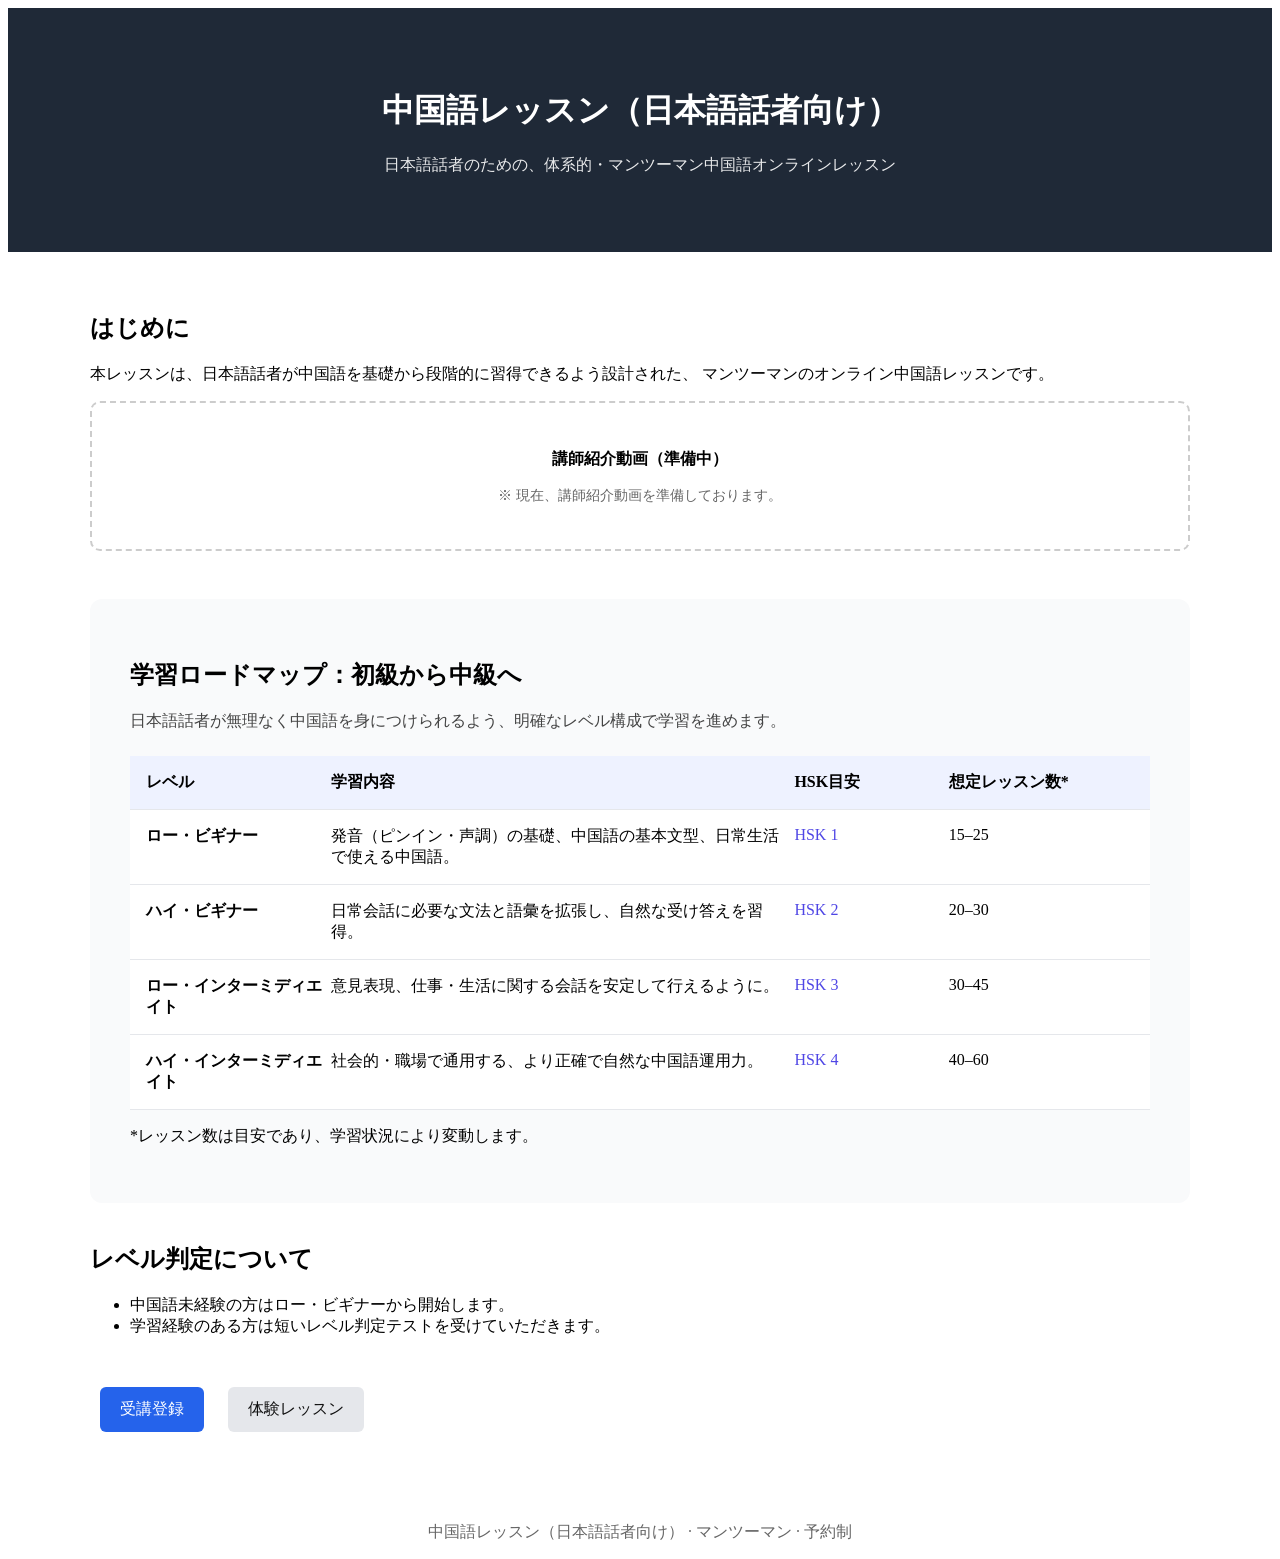
==== index.html @ d95ad5f4 "Add files via upload" ====
<!DOCTYPE html>
<html lang="ja">
<head>
<meta charset="UTF-8">
<title>中国語レッスン（日本語話者向け）</title>
<meta name="viewport" content="width=device-width, initial-scale=1.0">
<link rel="stylesheet" href="assets/css/style.css">
<link rel="stylesheet" href="assets/css/roadmap.css">
</head>
<body>

<header class="hero">
  <div class="container">
    <h1>中国語レッスン（日本語話者向け）</h1>
    <p class="hero-subtitle">日本語話者のための、体系的・マンツーマン中国語オンラインレッスン</p>
  </div>
</header>

<main class="container">

<section class="section">
<h2>はじめに</h2>
<p>
本レッスンは、日本語話者が中国語を基礎から段階的に習得できるよう設計された、
マンツーマンのオンライン中国語レッスンです。
</p>
<div class="video-placeholder">
<p><strong>講師紹介動画（準備中）</strong></p>
<p class="small">※ 現在、講師紹介動画を準備しております。</p>
</div>
</section>

<section class="section roadmap-section">
<h2>学習ロードマップ：初級から中級へ</h2>
<p class="roadmap-intro">
日本語話者が無理なく中国語を身につけられるよう、明確なレベル構成で学習を進めます。
</p>

<div class="roadmap-table">
<div class="roadmap-row header">
<div>レベル</div><div>学習内容</div><div>HSK目安</div><div>想定レッスン数*</div>
</div>

<div class="roadmap-row">
<div class="level">ロー・ビギナー</div>
<div>発音（ピンイン・声調）の基礎、中国語の基本文型、日常生活で使える中国語。</div>
<div class="hsk">HSK 1</div>
<div class="lessons">15–25</div>
</div>

<div class="roadmap-row">
<div class="level">ハイ・ビギナー</div>
<div>日常会話に必要な文法と語彙を拡張し、自然な受け答えを習得。</div>
<div class="hsk">HSK 2</div>
<div class="lessons">20–30</div>
</div>

<div class="roadmap-row">
<div class="level">ロー・インターミディエイト</div>
<div>意見表現、仕事・生活に関する会話を安定して行えるように。</div>
<div class="hsk">HSK 3</div>
<div class="lessons">30–45</div>
</div>

<div class="roadmap-row">
<div class="level">ハイ・インターミディエイト</div>
<div>社会的・職場で通用する、より正確で自然な中国語運用力。</div>
<div class="hsk">HSK 4</div>
<div class="lessons">40–60</div>
</div>
</div>

<p class="roadmap-note">*レッスン数は目安であり、学習状況により変動します。</p>
</section>

<section class="section">
<h2>レベル判定について</h2>
<ul>
<li>中国語未経験の方はロー・ビギナーから開始します。</li>
<li>学習経験のある方は短いレベル判定テストを受けていただきます。</li>
</ul>
</section>

<section class="section cta-section">
<a href="register.html" class="btn-primary">受講登録</a>
<a href="trial-lesson.html" class="btn-secondary">体験レッスン</a>
</section>

</main>

<footer class="footer">
<p>中国語レッスン（日本語話者向け） · マンツーマン · 予約制</p>
</footer>

</body>
</html>
---- assets/css/style.css ----
.container{max-width:1100px;margin:0 auto;padding:20px}
.hero{background:#1f2937;color:#fff;padding:40px 20px;text-align:center}
.hero-subtitle{opacity:.9}
.section{margin-top:40px}
.footer{text-align:center;margin-top:60px;color:#666}
.btn-primary,.btn-secondary{display:inline-block;margin:10px;padding:12px 20px;border-radius:6px;text-decoration:none}
.btn-primary{background:#2563eb;color:#fff}
.btn-secondary{background:#e5e7eb;color:#111}
.video-placeholder{border:2px dashed #ccc;padding:30px;text-align:center;border-radius:10px}
.small{font-size:.9em;color:#666}
---- assets/css/roadmap.css ----
.roadmap-section{background:#f9fafb;padding:2.5rem;border-radius:12px;margin-top:3rem}
.roadmap-intro{margin-bottom:1.5rem;color:#444}
.roadmap-table{display:grid}
.roadmap-row{display:grid;grid-template-columns:1.2fr 3fr 1fr 1.2fr;padding:1rem;border-bottom:1px solid #e5e7eb;background:#fff}
.roadmap-row.header{background:#eef2ff;font-weight:600}
.level{font-weight:600}
.hsk{color:#4f46e5}
@media(max-width:768px){.roadmap-row{grid-template-columns:1fr}.roadmap-row.header{display:none}}
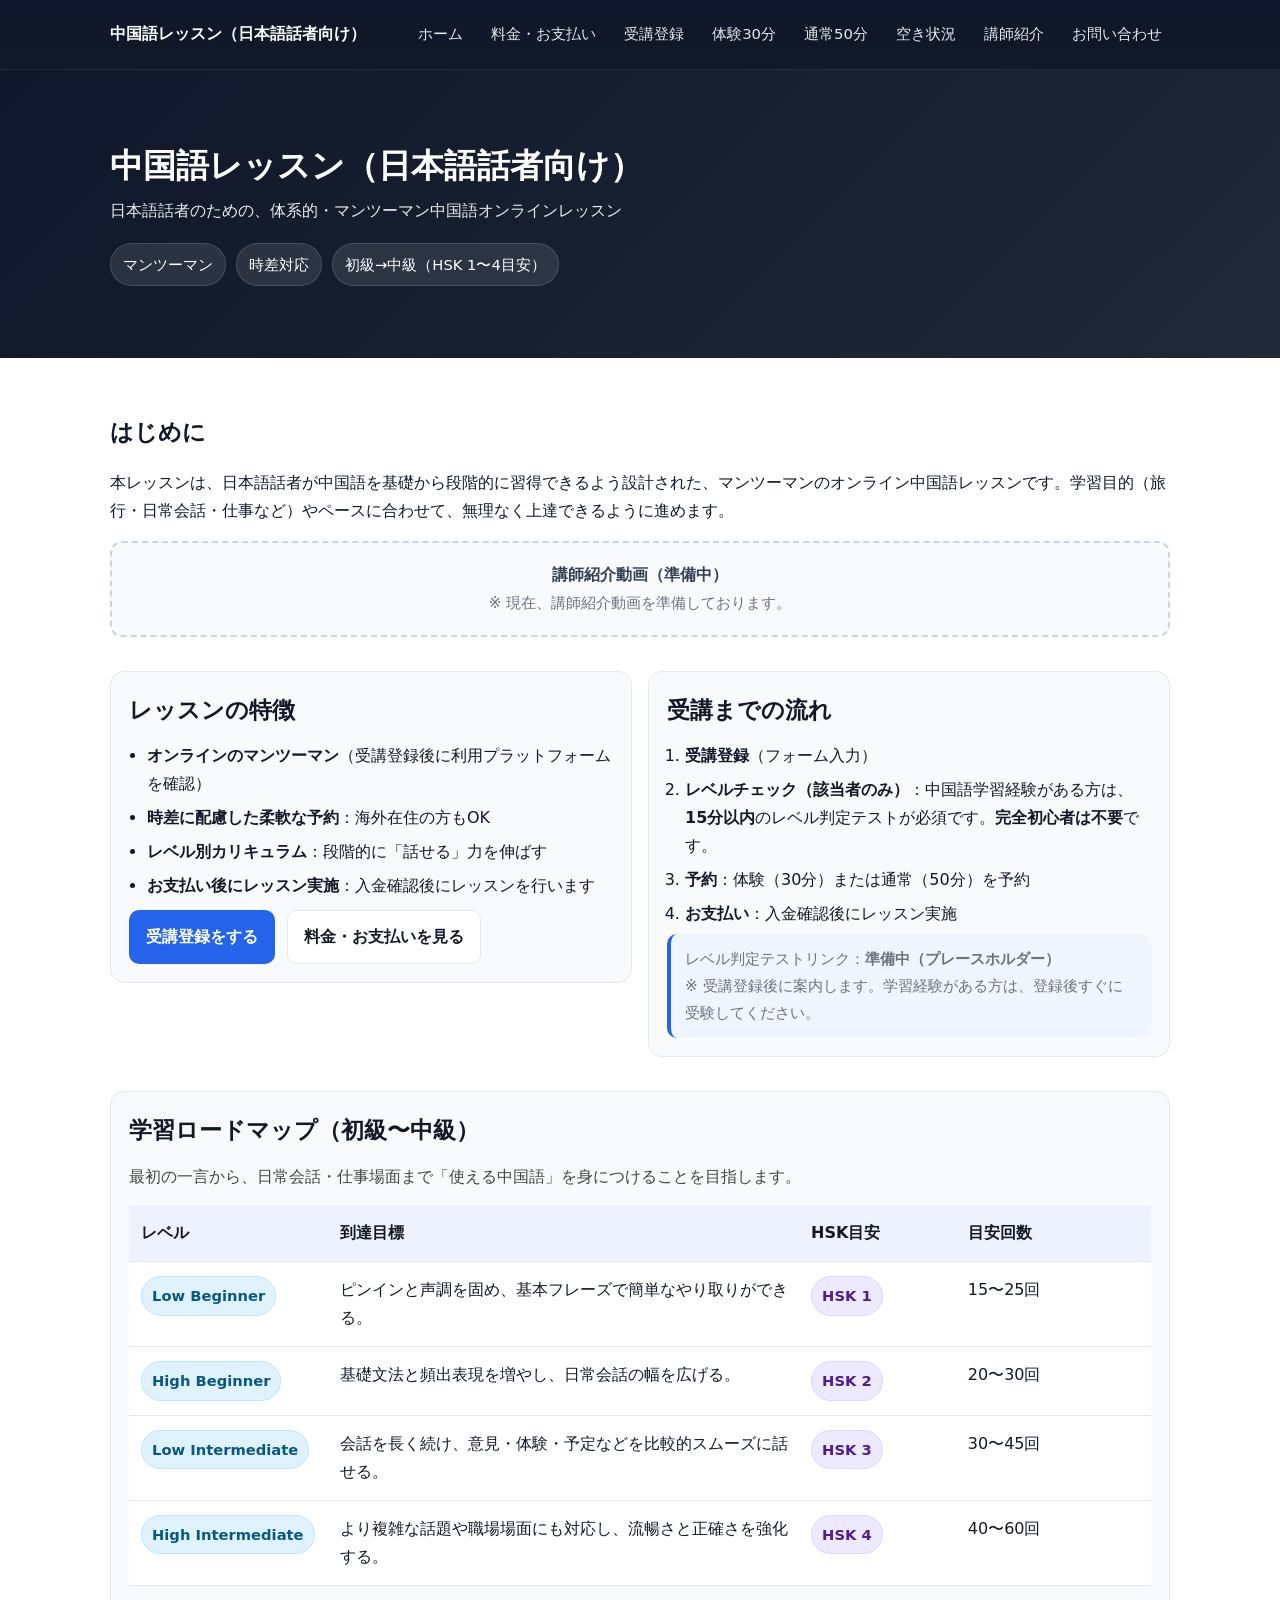
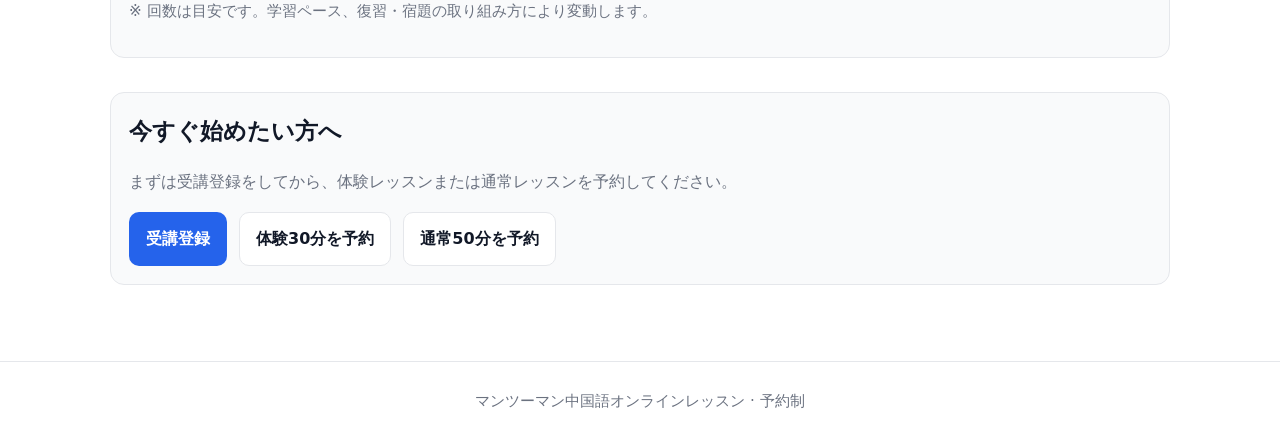
==== commit 5b942bc3: "Add files via upload" ====
--- a/index.html
+++ b/index.html
@@ -1,96 +1,141 @@
-<!DOCTYPE html>
+<!doctype html>
 <html lang="ja">
 <head>
-<meta charset="UTF-8">
-<title>中国語レッスン（日本語話者向け）</title>
-<meta name="viewport" content="width=device-width, initial-scale=1.0">
-<link rel="stylesheet" href="assets/css/style.css">
-<link rel="stylesheet" href="assets/css/roadmap.css">
+  <meta charset="utf-8" />
+  <meta name="viewport" content="width=device-width, initial-scale=1" />
+  <title>中国語レッスン（日本語話者向け）</title>
+  <link rel="stylesheet" href="assets/css/style.css" />
+  <link rel="stylesheet" href="assets/css/roadmap.css" />
 </head>
 <body>
+
+<nav class="navbar">
+  <div class="container nav-container">
+    <a href="index.html" class="logo">中国語レッスン（日本語話者向け）</a>
+    <ul class="nav-links">
+      <li><a href="index.html">ホーム</a></li>
+      <li><a href="payment.html">料金・お支払い</a></li>
+      <li><a href="register.html">受講登録</a></li>
+      <li><a href="trial-lesson.html">体験30分</a></li>
+      <li><a href="full-lesson.html">通常50分</a></li>
+      <li><a href="availability.html">空き状況</a></li>
+      <li><a href="about.html">講師紹介</a></li>
+      <li><a href="contact.html">お問い合わせ</a></li>
+    </ul>
+  </div>
+</nav>
 
 <header class="hero">
   <div class="container">
     <h1>中国語レッスン（日本語話者向け）</h1>
-    <p class="hero-subtitle">日本語話者のための、体系的・マンツーマン中国語オンラインレッスン</p>
+    <p>日本語話者のための、体系的・マンツーマン中国語オンラインレッスン</p>
+    <div class="badges"><span class="badge">マンツーマン</span><span class="badge">時差対応</span><span class="badge">初級→中級（HSK 1〜4目安）</span></div>
   </div>
 </header>
-
 <main class="container">
 
 <section class="section">
-<h2>はじめに</h2>
-<p>
-本レッスンは、日本語話者が中国語を基礎から段階的に習得できるよう設計された、
-マンツーマンのオンライン中国語レッスンです。
-</p>
-<div class="video-placeholder">
-<p><strong>講師紹介動画（準備中）</strong></p>
-<p class="small">※ 現在、講師紹介動画を準備しております。</p>
-</div>
-</section>
-
-<section class="section roadmap-section">
-<h2>学習ロードマップ：初級から中級へ</h2>
-<p class="roadmap-intro">
-日本語話者が無理なく中国語を身につけられるよう、明確なレベル構成で学習を進めます。
-</p>
-
-<div class="roadmap-table">
-<div class="roadmap-row header">
-<div>レベル</div><div>学習内容</div><div>HSK目安</div><div>想定レッスン数*</div>
-</div>
-
-<div class="roadmap-row">
-<div class="level">ロー・ビギナー</div>
-<div>発音（ピンイン・声調）の基礎、中国語の基本文型、日常生活で使える中国語。</div>
-<div class="hsk">HSK 1</div>
-<div class="lessons">15–25</div>
-</div>
-
-<div class="roadmap-row">
-<div class="level">ハイ・ビギナー</div>
-<div>日常会話に必要な文法と語彙を拡張し、自然な受け答えを習得。</div>
-<div class="hsk">HSK 2</div>
-<div class="lessons">20–30</div>
-</div>
-
-<div class="roadmap-row">
-<div class="level">ロー・インターミディエイト</div>
-<div>意見表現、仕事・生活に関する会話を安定して行えるように。</div>
-<div class="hsk">HSK 3</div>
-<div class="lessons">30–45</div>
-</div>
-
-<div class="roadmap-row">
-<div class="level">ハイ・インターミディエイト</div>
-<div>社会的・職場で通用する、より正確で自然な中国語運用力。</div>
-<div class="hsk">HSK 4</div>
-<div class="lessons">40–60</div>
-</div>
-</div>
-
-<p class="roadmap-note">*レッスン数は目安であり、学習状況により変動します。</p>
+  <h2>はじめに</h2>
+  <p>本レッスンは、日本語話者が中国語を基礎から段階的に習得できるよう設計された、マンツーマンのオンライン中国語レッスンです。学習目的（旅行・日常会話・仕事など）やペースに合わせて、無理なく上達できるように進めます。</p>
+  <div class="placeholder-box" style="margin-top:14px">
+    <strong>講師紹介動画（準備中）</strong><br>
+    <span class="small">※ 現在、講師紹介動画を準備しております。</span>
+  </div>
 </section>
 
 <section class="section">
-<h2>レベル判定について</h2>
-<ul>
-<li>中国語未経験の方はロー・ビギナーから開始します。</li>
-<li>学習経験のある方は短いレベル判定テストを受けていただきます。</li>
-</ul>
+  <div class="grid">
+    <div class="col-6">
+      <div class="card">
+        <h2>レッスンの特徴</h2>
+        <ul class="kv">
+          <li><strong>オンラインのマンツーマン</strong>（受講登録後に利用プラットフォームを確認）</li>
+          <li><strong>時差に配慮した柔軟な予約</strong>：海外在住の方もOK</li>
+          <li><strong>レベル別カリキュラム</strong>：段階的に「話せる」力を伸ばす</li>
+          <li><strong>お支払い後にレッスン実施</strong>：入金確認後にレッスンを行います</li>
+        </ul>
+        <div class="btns">
+          <a class="btn btn-primary" href="register.html">受講登録をする</a>
+          <a class="btn btn-secondary" href="payment.html">料金・お支払いを見る</a>
+        </div>
+      </div>
+    </div>
+
+    <div class="col-6">
+      <div class="card">
+        <h2>受講までの流れ</h2>
+        <ol class="kv">
+          <li><strong>受講登録</strong>（フォーム入力）</li>
+          <li><strong>レベルチェック（該当者のみ）</strong>：中国語学習経験がある方は、<strong>15分以内</strong>のレベル判定テストが必須です。<strong>完全初心者は不要</strong>です。</li>
+          <li><strong>予約</strong>：体験（30分）または通常（50分）を予約</li>
+          <li><strong>お支払い</strong>：入金確認後にレッスン実施</li>
+        </ol>
+        <div class="notice small">
+          レベル判定テストリンク：<strong>準備中（プレースホルダー）</strong><br>
+          ※ 受講登録後に案内します。学習経験がある方は、登録後すぐに受験してください。
+        </div>
+      </div>
+    </div>
+  </div>
 </section>
 
-<section class="section cta-section">
-<a href="register.html" class="btn-primary">受講登録</a>
-<a href="trial-lesson.html" class="btn-secondary">体験レッスン</a>
+<section class="section">
+  <div class="roadmap-section">
+    <h2>学習ロードマップ（初級〜中級）</h2>
+    <p class="roadmap-intro">最初の一言から、日常会話・仕事場面まで「使える中国語」を身につけることを目指します。</p>
+
+    <div class="roadmap-row header">
+      <div>レベル</div>
+      <div>到達目標</div>
+      <div>HSK目安</div>
+      <div>目安回数</div>
+    </div>
+
+    <div class="roadmap-row">
+      <div><span class="level-pill">Low Beginner</span></div>
+      <div>ピンインと声調を固め、基本フレーズで簡単なやり取りができる。</div>
+      <div><span class="hsk-pill">HSK 1</span></div>
+      <div>15〜25回</div>
+    </div>
+
+    <div class="roadmap-row">
+      <div><span class="level-pill">High Beginner</span></div>
+      <div>基礎文法と頻出表現を増やし、日常会話の幅を広げる。</div>
+      <div><span class="hsk-pill">HSK 2</span></div>
+      <div>20〜30回</div>
+    </div>
+
+    <div class="roadmap-row">
+      <div><span class="level-pill">Low Intermediate</span></div>
+      <div>会話を長く続け、意見・体験・予定などを比較的スムーズに話せる。</div>
+      <div><span class="hsk-pill">HSK 3</span></div>
+      <div>30〜45回</div>
+    </div>
+
+    <div class="roadmap-row">
+      <div><span class="level-pill">High Intermediate</span></div>
+      <div>より複雑な話題や職場場面にも対応し、流暢さと正確さを強化する。</div>
+      <div><span class="hsk-pill">HSK 4</span></div>
+      <div>40〜60回</div>
+    </div>
+
+    <p class="small" style="margin-top:12px">※ 回数は目安です。学習ペース、復習・宿題の取り組み方により変動します。</p>
+  </div>
+</section>
+
+<section class="section">
+  <div class="card">
+    <h2>今すぐ始めたい方へ</h2>
+    <p class="lead">まずは受講登録をしてから、体験レッスンまたは通常レッスンを予約してください。</p>
+    <div class="btns">
+      <a class="btn btn-primary" href="register.html">受講登録</a>
+      <a class="btn btn-secondary" href="trial-lesson.html">体験30分を予約</a>
+      <a class="btn btn-secondary" href="full-lesson.html">通常50分を予約</a>
+    </div>
+  </div>
 </section>
 
 </main>
-
-<footer class="footer">
-<p>中国語レッスン（日本語話者向け） · マンツーマン · 予約制</p>
-</footer>
-
+<footer class="footer">マンツーマン中国語オンラインレッスン · 予約制</footer>
 </body>
 </html>
--- a/assets/css/style.css
+++ b/assets/css/style.css
@@ -1,10 +1,35 @@
+:root{--nav:#0f172a;--nav2:#111827;--text:#111827;--muted:#6b7280;--bg:#ffffff;--card:#f9fafb;--border:#e5e7eb;--accent:#2563eb}
+*{box-sizing:border-box}
+body{margin:0;font-family:system-ui,-apple-system,"Segoe UI",Roboto,"Hiragino Kaku Gothic ProN","Noto Sans JP",Arial,sans-serif;color:var(--text);background:var(--bg);line-height:1.75}
 .container{max-width:1100px;margin:0 auto;padding:20px}
-.hero{background:#1f2937;color:#fff;padding:40px 20px;text-align:center}
-.hero-subtitle{opacity:.9}
-.section{margin-top:40px}
-.footer{text-align:center;margin-top:60px;color:#666}
-.btn-primary,.btn-secondary{display:inline-block;margin:10px;padding:12px 20px;border-radius:6px;text-decoration:none}
-.btn-primary{background:#2563eb;color:#fff}
-.btn-secondary{background:#e5e7eb;color:#111}
-.video-placeholder{border:2px dashed #ccc;padding:30px;text-align:center;border-radius:10px}
-.small{font-size:.9em;color:#666}
+.navbar{position:sticky;top:0;z-index:20;background:linear-gradient(180deg,var(--nav),var(--nav2));border-bottom:1px solid rgba(255,255,255,.08)}
+.nav-container{display:flex;align-items:center;justify-content:space-between;gap:16px}
+.logo{color:#fff;text-decoration:none;font-weight:800;font-size:1.02rem;white-space:nowrap}
+.nav-links{list-style:none;display:flex;flex-wrap:wrap;gap:12px;margin:0;padding:0}
+.nav-links a{color:#e5e7eb;text-decoration:none;font-size:.93rem;padding:10px 8px;border-radius:8px}
+.nav-links a:hover{background:rgba(255,255,255,.08);color:#fff}
+.hero{background:linear-gradient(135deg,#0f172a,#1f2937);color:#fff;padding:56px 0 52px}
+.hero h1{margin:0 0 10px;font-size:2.05rem;line-height:1.25}
+.hero p{margin:0;max-width:900px;opacity:.92}
+.hero .badges{margin-top:18px;display:flex;flex-wrap:wrap;gap:10px}
+.badge{display:inline-flex;align-items:center;gap:8px;background:rgba(255,255,255,.10);border:1px solid rgba(255,255,255,.14);padding:8px 12px;border-radius:999px;font-size:.92rem}
+.section{margin-top:34px}
+.section h2{margin:0 0 12px;font-size:1.45rem}
+.lead{color:var(--muted);max-width:920px}
+.card{background:var(--card);border:1px solid var(--border);border-radius:14px;padding:18px 18px}
+.grid{display:grid;grid-template-columns:repeat(12,1fr);gap:16px}
+.col-6{grid-column:span 6}
+@media(max-width:900px){.col-6{grid-column:span 12}.hero h1{font-size:1.75rem}}
+.btns{display:flex;flex-wrap:wrap;gap:12px;margin-top:10px}
+.btn{display:inline-block;padding:12px 16px;border-radius:10px;text-decoration:none;font-weight:750;border:1px solid transparent}
+.btn-primary{background:var(--accent);color:#fff}
+.btn-primary:hover{filter:brightness(.95)}
+.btn-secondary{background:#fff;color:var(--text);border-color:var(--border)}
+.btn-secondary:hover{background:#f3f4f6}
+.kv{margin:0;padding-left:18px}
+.kv li{margin:6px 0}
+.notice{border-left:4px solid var(--accent);background:#eff6ff;padding:12px 14px;border-radius:10px;color:#0b1b3a}
+.small{font-size:.95rem;color:var(--muted)}
+.hr{height:1px;background:var(--border);margin:18px 0}
+.placeholder-box{border:2px dashed #cbd5e1;background:#f8fafc;padding:18px;border-radius:12px;text-align:center;color:#334155}
+.footer{margin-top:56px;padding:26px 0;border-top:1px solid var(--border);color:var(--muted);text-align:center;font-size:.95rem}
--- a/assets/css/roadmap.css
+++ b/assets/css/roadmap.css
@@ -1,8 +1,8 @@
-.roadmap-section{background:#f9fafb;padding:2.5rem;border-radius:12px;margin-top:3rem}
-.roadmap-intro{margin-bottom:1.5rem;color:#444}
-.roadmap-table{display:grid}
-.roadmap-row{display:grid;grid-template-columns:1.2fr 3fr 1fr 1.2fr;padding:1rem;border-bottom:1px solid #e5e7eb;background:#fff}
-.roadmap-row.header{background:#eef2ff;font-weight:600}
-.level{font-weight:600}
-.hsk{color:#4f46e5}
-@media(max-width:768px){.roadmap-row{grid-template-columns:1fr}.roadmap-row.header{display:none}}+.roadmap-section{background:#f9fafb;border:1px solid #e5e7eb;border-radius:14px;padding:18px}
+.roadmap-intro{color:#444;margin:0 0 14px}
+.roadmap-row{display:grid;grid-template-columns:1.3fr 3.2fr 1fr 1.2fr;gap:14px;padding:14px 12px;border-bottom:1px solid #e5e7eb;background:#fff}
+.roadmap-row.header{background:#eef2ff;font-weight:800}
+.roadmap-row:last-child{border-bottom:none}
+.level-pill{display:inline-block;background:#e0f2fe;border:1px solid #bae6fd;color:#075985;padding:6px 10px;border-radius:999px;font-weight:800;font-size:.92rem}
+.hsk-pill{display:inline-block;background:#ede9fe;border:1px solid #ddd6fe;color:#4c1d95;padding:6px 10px;border-radius:999px;font-weight:800;font-size:.92rem}
+@media(max-width:820px){.roadmap-row{grid-template-columns:1fr;gap:8px}.roadmap-row.header{display:none}}
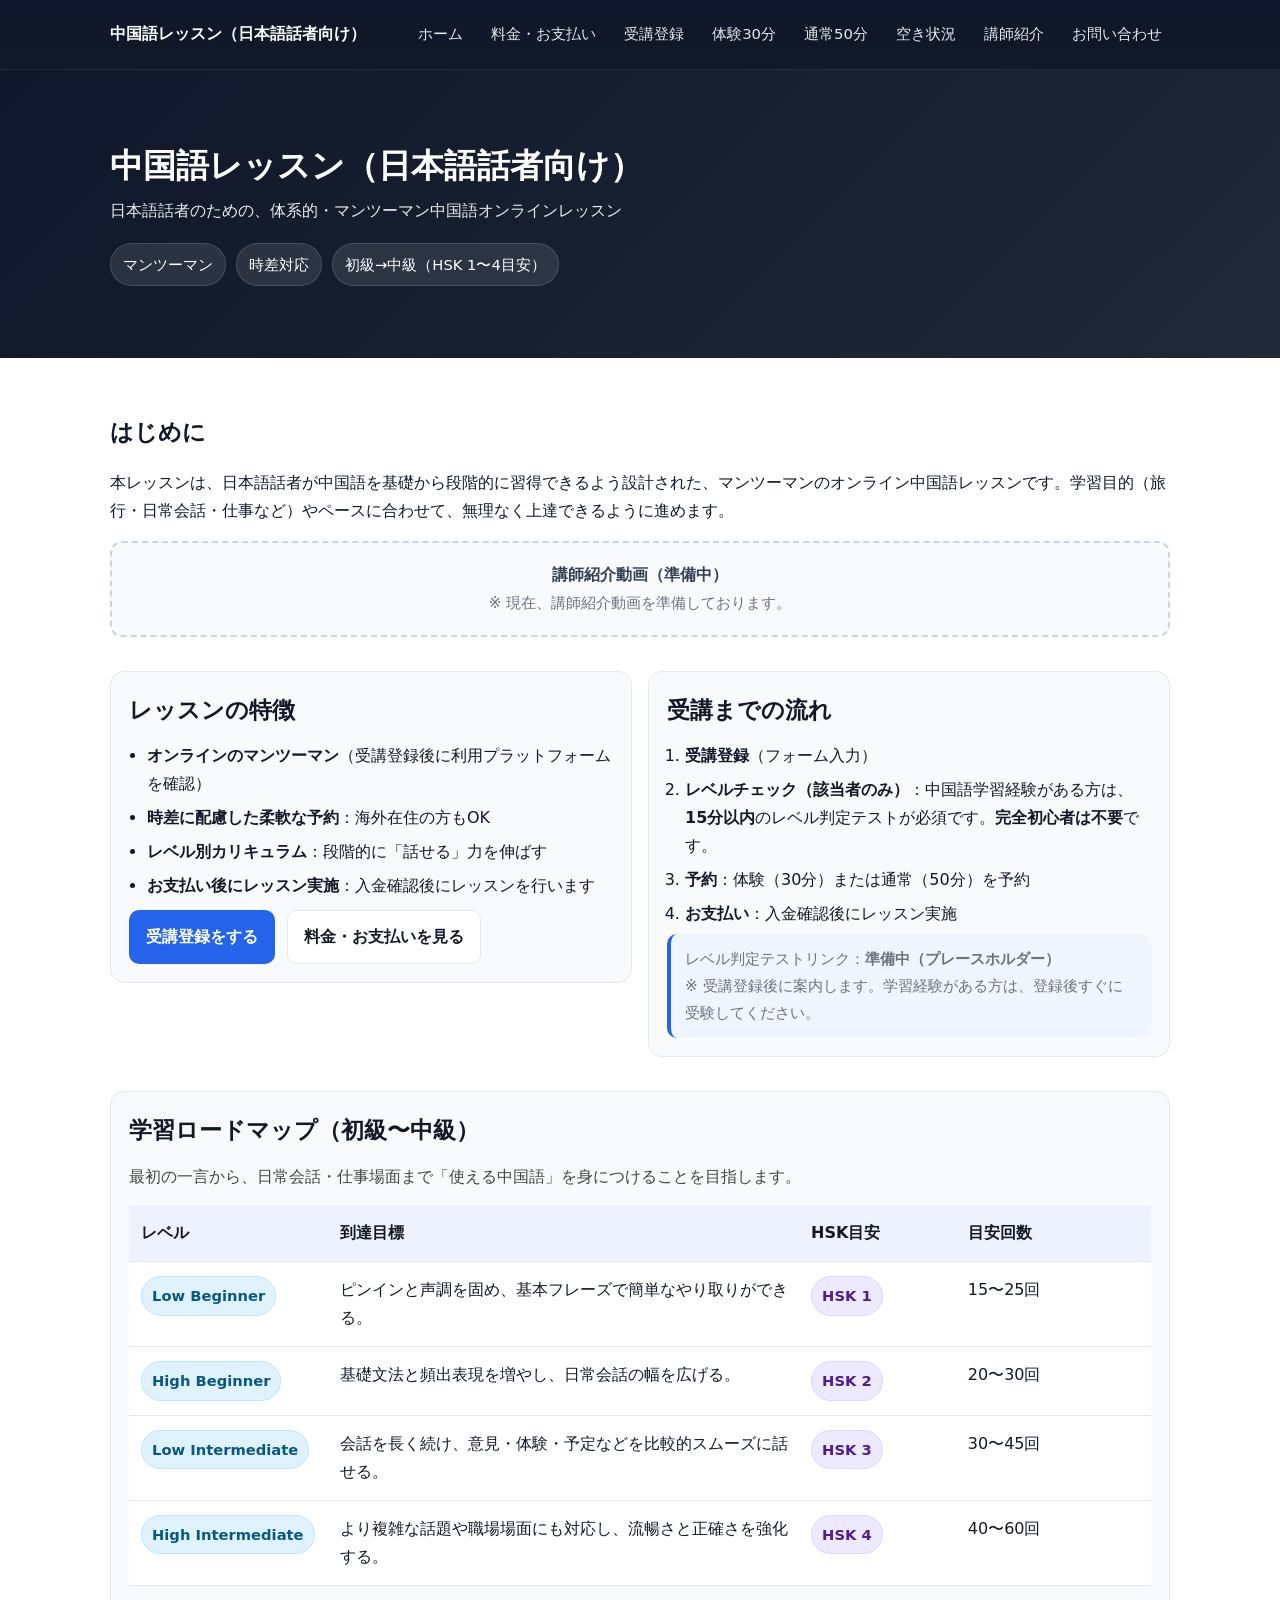
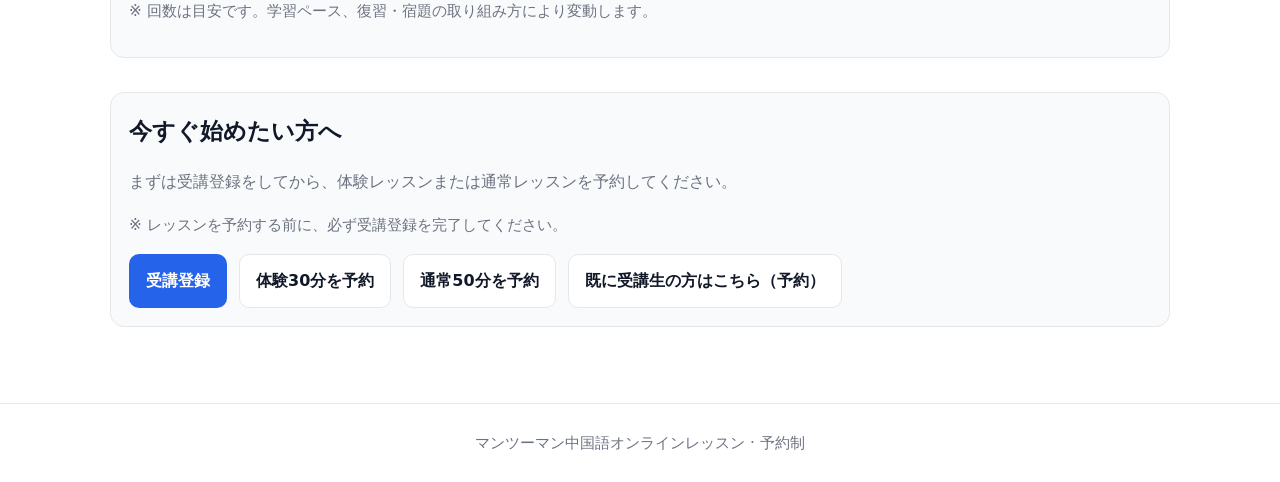
==== commit 4d2d318f: "Add files via upload" ====
--- a/index.html
+++ b/index.html
@@ -127,10 +127,13 @@
   <div class="card">
     <h2>今すぐ始めたい方へ</h2>
     <p class="lead">まずは受講登録をしてから、体験レッスンまたは通常レッスンを予約してください。</p>
+
+    <p class="small">※ レッスンを予約する前に、必ず受講登録を完了してください。</p>
     <div class="btns">
       <a class="btn btn-primary" href="register.html">受講登録</a>
-      <a class="btn btn-secondary" href="trial-lesson.html">体験30分を予約</a>
-      <a class="btn btn-secondary" href="full-lesson.html">通常50分を予約</a>
+      <a class="btn btn-secondary" href="register.html">体験30分を予約</a>
+      <a class="btn btn-secondary" href="register.html">通常50分を予約</a>
+      <a class="btn btn-secondary" href="trial-lesson.html">既に受講生の方はこちら（予約）</a>
     </div>
   </div>
 </section>
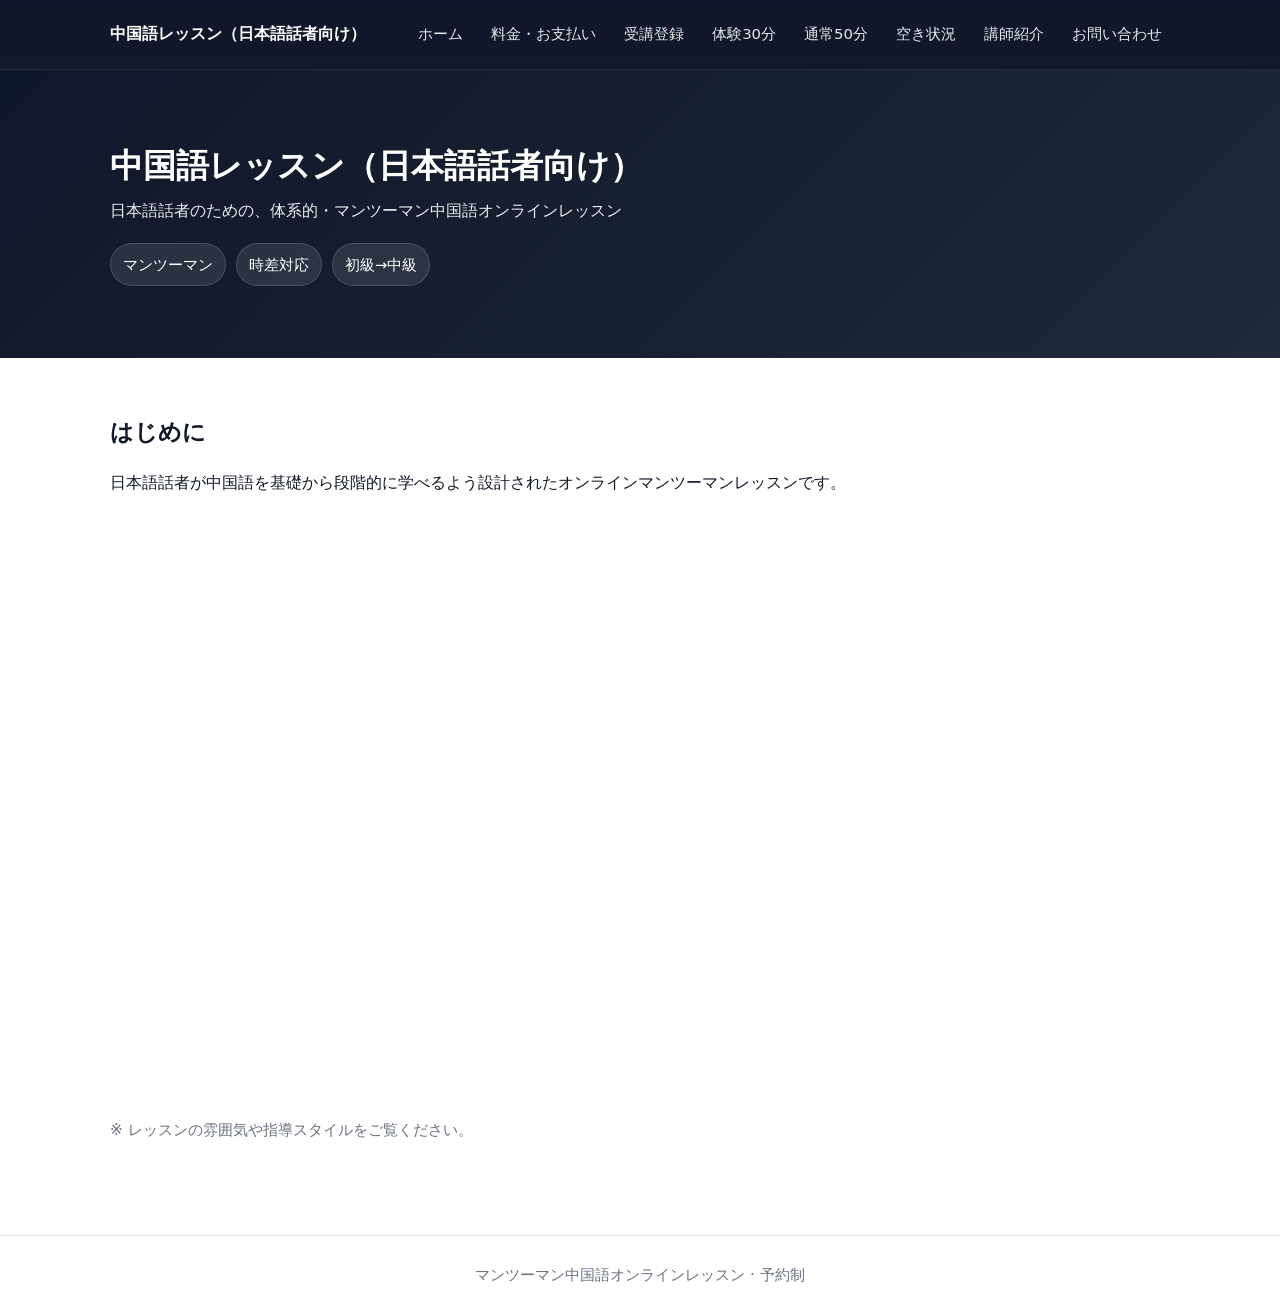
==== commit a05a015d: "Add files via upload" ====
--- a/index.html
+++ b/index.html
@@ -29,116 +29,32 @@
   <div class="container">
     <h1>中国語レッスン（日本語話者向け）</h1>
     <p>日本語話者のための、体系的・マンツーマン中国語オンラインレッスン</p>
-    <div class="badges"><span class="badge">マンツーマン</span><span class="badge">時差対応</span><span class="badge">初級→中級（HSK 1〜4目安）</span></div>
+    <div class="badges"><span class="badge">マンツーマン</span><span class="badge">時差対応</span><span class="badge">初級→中級</span></div>
   </div>
 </header>
+
 <main class="container">
-
 <section class="section">
   <h2>はじめに</h2>
-  <p>本レッスンは、日本語話者が中国語を基礎から段階的に習得できるよう設計された、マンツーマンのオンライン中国語レッスンです。学習目的（旅行・日常会話・仕事など）やペースに合わせて、無理なく上達できるように進めます。</p>
-  <div class="placeholder-box" style="margin-top:14px">
-    <strong>講師紹介動画（準備中）</strong><br>
-    <span class="small">※ 現在、講師紹介動画を準備しております。</span>
+  <p>日本語話者が中国語を基礎から段階的に学べるよう設計されたオンラインマンツーマンレッスンです。</p>
+
+  <div style="position:relative; padding-bottom:56.25%; height:0; overflow:hidden; border-radius:12px; margin-top:16px;">
+    <iframe
+      src="https://www.youtube.com/embed/eRM1gHSuGRY"
+      title="講師紹介動画"
+      frameborder="0"
+      allow="accelerometer; autoplay; clipboard-write; encrypted-media; gyroscope; picture-in-picture"
+      allowfullscreen
+      style="position:absolute; top:0; left:0; width:100%; height:100%;">
+    </iframe>
   </div>
+
+  <p class="small" style="margin-top:8px">
+    ※ レッスンの雰囲気や指導スタイルをご覧ください。
+  </p>
 </section>
+</main>
 
-<section class="section">
-  <div class="grid">
-    <div class="col-6">
-      <div class="card">
-        <h2>レッスンの特徴</h2>
-        <ul class="kv">
-          <li><strong>オンラインのマンツーマン</strong>（受講登録後に利用プラットフォームを確認）</li>
-          <li><strong>時差に配慮した柔軟な予約</strong>：海外在住の方もOK</li>
-          <li><strong>レベル別カリキュラム</strong>：段階的に「話せる」力を伸ばす</li>
-          <li><strong>お支払い後にレッスン実施</strong>：入金確認後にレッスンを行います</li>
-        </ul>
-        <div class="btns">
-          <a class="btn btn-primary" href="register.html">受講登録をする</a>
-          <a class="btn btn-secondary" href="payment.html">料金・お支払いを見る</a>
-        </div>
-      </div>
-    </div>
-
-    <div class="col-6">
-      <div class="card">
-        <h2>受講までの流れ</h2>
-        <ol class="kv">
-          <li><strong>受講登録</strong>（フォーム入力）</li>
-          <li><strong>レベルチェック（該当者のみ）</strong>：中国語学習経験がある方は、<strong>15分以内</strong>のレベル判定テストが必須です。<strong>完全初心者は不要</strong>です。</li>
-          <li><strong>予約</strong>：体験（30分）または通常（50分）を予約</li>
-          <li><strong>お支払い</strong>：入金確認後にレッスン実施</li>
-        </ol>
-        <div class="notice small">
-          レベル判定テストリンク：<strong>準備中（プレースホルダー）</strong><br>
-          ※ 受講登録後に案内します。学習経験がある方は、登録後すぐに受験してください。
-        </div>
-      </div>
-    </div>
-  </div>
-</section>
-
-<section class="section">
-  <div class="roadmap-section">
-    <h2>学習ロードマップ（初級〜中級）</h2>
-    <p class="roadmap-intro">最初の一言から、日常会話・仕事場面まで「使える中国語」を身につけることを目指します。</p>
-
-    <div class="roadmap-row header">
-      <div>レベル</div>
-      <div>到達目標</div>
-      <div>HSK目安</div>
-      <div>目安回数</div>
-    </div>
-
-    <div class="roadmap-row">
-      <div><span class="level-pill">Low Beginner</span></div>
-      <div>ピンインと声調を固め、基本フレーズで簡単なやり取りができる。</div>
-      <div><span class="hsk-pill">HSK 1</span></div>
-      <div>15〜25回</div>
-    </div>
-
-    <div class="roadmap-row">
-      <div><span class="level-pill">High Beginner</span></div>
-      <div>基礎文法と頻出表現を増やし、日常会話の幅を広げる。</div>
-      <div><span class="hsk-pill">HSK 2</span></div>
-      <div>20〜30回</div>
-    </div>
-
-    <div class="roadmap-row">
-      <div><span class="level-pill">Low Intermediate</span></div>
-      <div>会話を長く続け、意見・体験・予定などを比較的スムーズに話せる。</div>
-      <div><span class="hsk-pill">HSK 3</span></div>
-      <div>30〜45回</div>
-    </div>
-
-    <div class="roadmap-row">
-      <div><span class="level-pill">High Intermediate</span></div>
-      <div>より複雑な話題や職場場面にも対応し、流暢さと正確さを強化する。</div>
-      <div><span class="hsk-pill">HSK 4</span></div>
-      <div>40〜60回</div>
-    </div>
-
-    <p class="small" style="margin-top:12px">※ 回数は目安です。学習ペース、復習・宿題の取り組み方により変動します。</p>
-  </div>
-</section>
-
-<section class="section">
-  <div class="card">
-    <h2>今すぐ始めたい方へ</h2>
-    <p class="lead">まずは受講登録をしてから、体験レッスンまたは通常レッスンを予約してください。</p>
-
-    <p class="small">※ レッスンを予約する前に、必ず受講登録を完了してください。</p>
-    <div class="btns">
-      <a class="btn btn-primary" href="register.html">受講登録</a>
-      <a class="btn btn-secondary" href="register.html">体験30分を予約</a>
-      <a class="btn btn-secondary" href="register.html">通常50分を予約</a>
-      <a class="btn btn-secondary" href="trial-lesson.html">既に受講生の方はこちら（予約）</a>
-    </div>
-  </div>
-</section>
-
-</main>
 <footer class="footer">マンツーマン中国語オンラインレッスン · 予約制</footer>
 </body>
 </html>
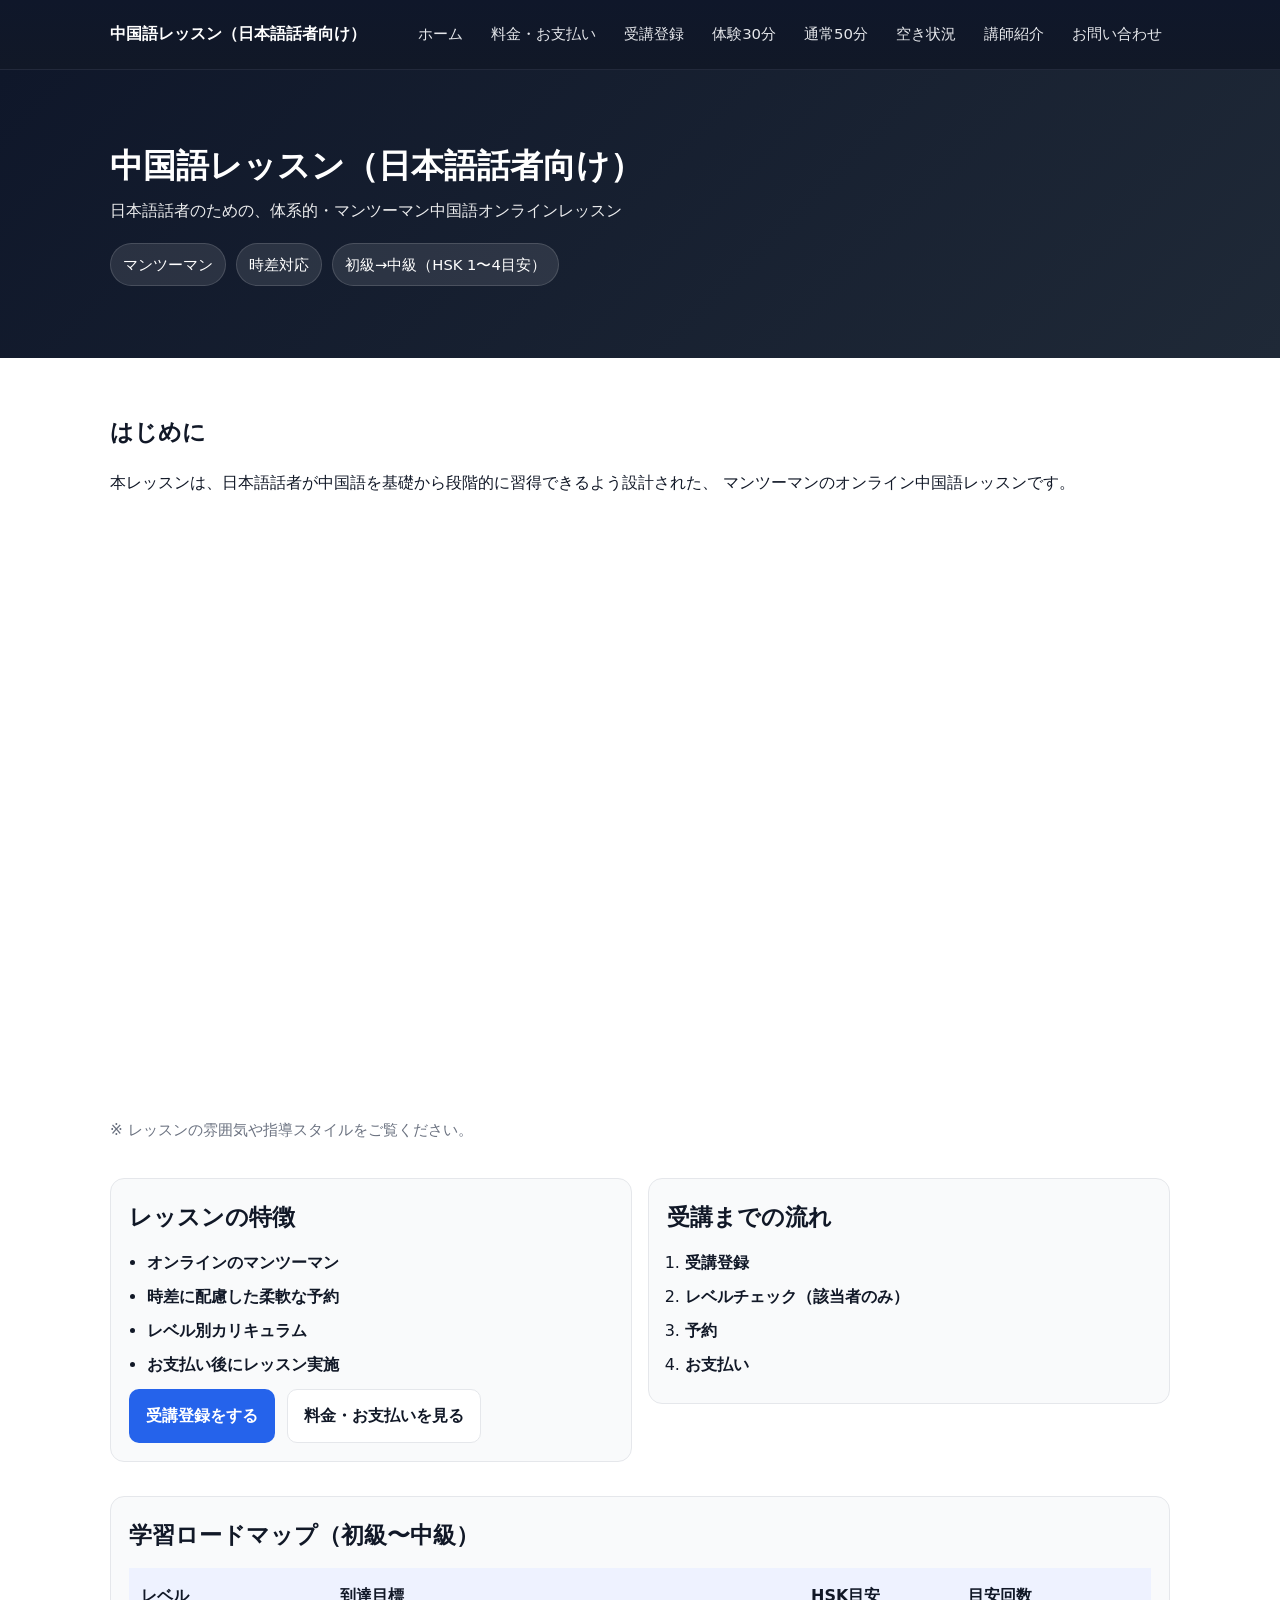
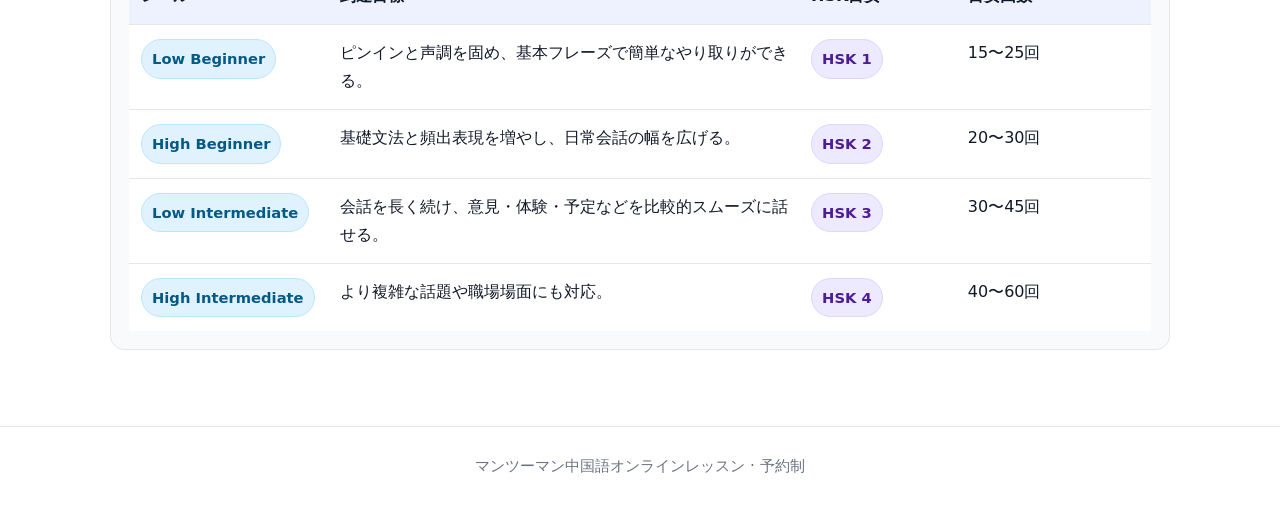
==== commit dc76cbfd: "Add files via upload" ====
--- a/index.html
+++ b/index.html
@@ -29,15 +29,24 @@
   <div class="container">
     <h1>中国語レッスン（日本語話者向け）</h1>
     <p>日本語話者のための、体系的・マンツーマン中国語オンラインレッスン</p>
-    <div class="badges"><span class="badge">マンツーマン</span><span class="badge">時差対応</span><span class="badge">初級→中級</span></div>
+    <div class="badges">
+      <span class="badge">マンツーマン</span>
+      <span class="badge">時差対応</span>
+      <span class="badge">初級→中級（HSK 1〜4目安）</span>
+    </div>
   </div>
 </header>
 
 <main class="container">
+
 <section class="section">
   <h2>はじめに</h2>
-  <p>日本語話者が中国語を基礎から段階的に学べるよう設計されたオンラインマンツーマンレッスンです。</p>
+  <p>
+    本レッスンは、日本語話者が中国語を基礎から段階的に習得できるよう設計された、
+    マンツーマンのオンライン中国語レッスンです。
+  </p>
 
+  <!-- Intro Video (added, not replacing content) -->
   <div style="position:relative; padding-bottom:56.25%; height:0; overflow:hidden; border-radius:12px; margin-top:16px;">
     <iframe
       src="https://www.youtube.com/embed/eRM1gHSuGRY"
@@ -53,6 +62,80 @@
     ※ レッスンの雰囲気や指導スタイルをご覧ください。
   </p>
 </section>
+
+<section class="section">
+  <div class="grid">
+    <div class="col-6">
+      <div class="card">
+        <h2>レッスンの特徴</h2>
+        <ul class="kv">
+          <li><strong>オンラインのマンツーマン</strong></li>
+          <li><strong>時差に配慮した柔軟な予約</strong></li>
+          <li><strong>レベル別カリキュラム</strong></li>
+          <li><strong>お支払い後にレッスン実施</strong></li>
+        </ul>
+        <div class="btns">
+          <a class="btn btn-primary" href="register.html">受講登録をする</a>
+          <a class="btn btn-secondary" href="payment.html">料金・お支払いを見る</a>
+        </div>
+      </div>
+    </div>
+
+    <div class="col-6">
+      <div class="card">
+        <h2>受講までの流れ</h2>
+        <ol class="kv">
+          <li><strong>受講登録</strong></li>
+          <li><strong>レベルチェック（該当者のみ）</strong></li>
+          <li><strong>予約</strong></li>
+          <li><strong>お支払い</strong></li>
+        </ol>
+      </div>
+    </div>
+  </div>
+</section>
+
+<section class="section">
+  <div class="roadmap-section">
+    <h2>学習ロードマップ（初級〜中級）</h2>
+
+    <div class="roadmap-row header">
+      <div>レベル</div>
+      <div>到達目標</div>
+      <div>HSK目安</div>
+      <div>目安回数</div>
+    </div>
+
+    <div class="roadmap-row">
+      <div><span class="level-pill">Low Beginner</span></div>
+      <div>ピンインと声調を固め、基本フレーズで簡単なやり取りができる。</div>
+      <div><span class="hsk-pill">HSK 1</span></div>
+      <div>15〜25回</div>
+    </div>
+
+    <div class="roadmap-row">
+      <div><span class="level-pill">High Beginner</span></div>
+      <div>基礎文法と頻出表現を増やし、日常会話の幅を広げる。</div>
+      <div><span class="hsk-pill">HSK 2</span></div>
+      <div>20〜30回</div>
+    </div>
+
+    <div class="roadmap-row">
+      <div><span class="level-pill">Low Intermediate</span></div>
+      <div>会話を長く続け、意見・体験・予定などを比較的スムーズに話せる。</div>
+      <div><span class="hsk-pill">HSK 3</span></div>
+      <div>30〜45回</div>
+    </div>
+
+    <div class="roadmap-row">
+      <div><span class="level-pill">High Intermediate</span></div>
+      <div>より複雑な話題や職場場面にも対応。</div>
+      <div><span class="hsk-pill">HSK 4</span></div>
+      <div>40〜60回</div>
+    </div>
+  </div>
+</section>
+
 </main>
 
 <footer class="footer">マンツーマン中国語オンラインレッスン · 予約制</footer>
